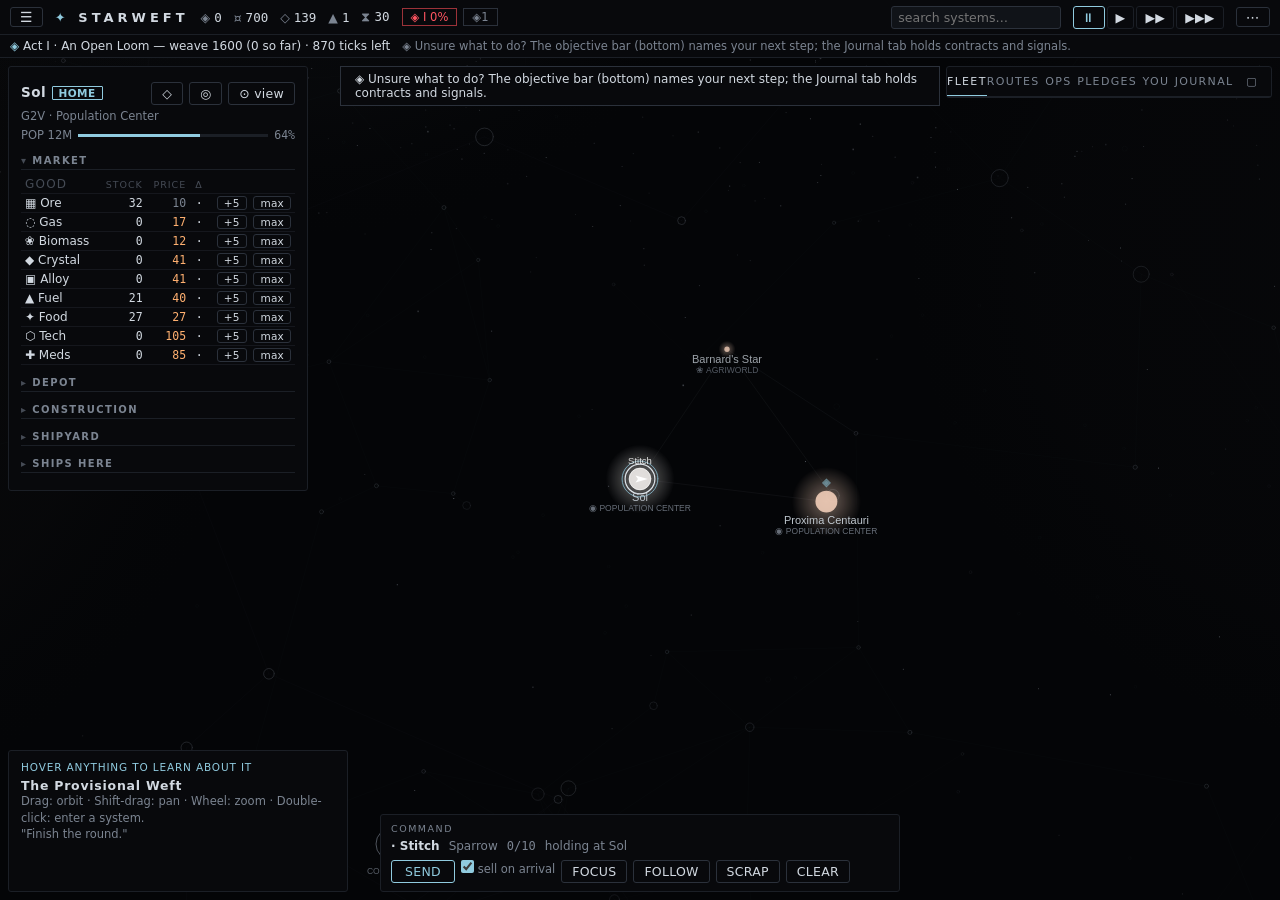
==== test/screenshot_harness.html @ f5e87ccc "Relocate screenshot harness into test/ alongside debug_bot.js/debug_planets.js Repo root shouldn't a" ====
<!DOCTYPE html>
<html lang="en">
<head>
<meta charset="UTF-8">
<meta name="viewport" content="width=device-width, initial-scale=1.0, viewport-fit=cover">
<title>STARWEFT shot harness</title>
<link rel="stylesheet" href="../style.css">
</head>
<body>

<div id="strip">
  <div class="srow" id="stripMain">
    <button id="btnMenu" title="Menu" aria-label="Menu">☰</button>
    <div class="logo"><i>✦</i> STARWEFT</div>
    <div class="stat" data-info="ui:weave" id="stWeaveWrap">◈ <span id="stWeave">0</span></div>
    <div class="stat" data-info="ui:credits">¤ <span id="stCredits">0</span></div>
    <div class="stat" data-info="ui:research">◇ <span id="stResearch">0</span></div>
    <div class="stat" data-info="ui:fleet">▲ <span id="stFleet">0</span></div>
    <div class="stat" data-info="ui:infamy" id="stInfamyWrap" style="display:none">† <span id="stInfamy">0</span></div>
    <div class="stat">⧗ <span id="stTick">0</span></div>
    <div id="alerts"></div>
    <div class="spacer"></div>
    <div id="searchWrap">
      <input id="searchBox" placeholder="search systems…" autocomplete="off">
      <div id="searchResults" class="hidden"></div>
    </div>
    <div id="speedCtrls">
      <button id="spdPause" title="Pause (Space)" aria-label="Pause" aria-pressed="false">⏸</button>
      <button id="spd1" title="Normal (1)" aria-label="Normal speed">▶</button>
      <button id="spd3" title="Fast (2)" aria-label="Fast speed">▶▶</button>
      <button id="spd10" title="Very fast (3)" aria-label="Very fast speed">▶▶▶</button>
    </div>
    <button id="btnMore" title="More — development, market, codex, sound" aria-label="More controls" aria-expanded="false" data-info="ui:more">⋯</button>
  </div>
  <div class="srow" id="stripSub">
    <div id="objective"><b>◈</b> <span>…</span></div>
    <div id="ticker"></div>
  </div>
  <div class="srow hidden" id="stripMore">
    <button id="btnTech" title="Development — research tree, aptitudes and milestones in one place" data-info="ui:research">DEVELOPMENT</button>
    <button id="btnExchange" title="Exchange Terminal (requires research)" disabled>THE MARKET</button>
    <button id="btnCodex" title="Codex — ships, cast, chronicle">CODEX</button>
    <button id="btnMute" title="Sound effects" aria-label="Sound effects" aria-pressed="false">♪</button>
    <button id="btnMusic" title="Ambient music" aria-label="Ambient music" aria-pressed="false">∿</button>
  </div>
</div>

<div id="main">
  <canvas id="map"></canvas>
  <button id="btnBackGalaxy" class="hidden">← THE BUBBLE</button>
  <div id="sysPanel" class="panel hidden"></div>
  <div id="dock" class="panel">
    <div id="dockTabs">
      <button data-tab="fleet" class="active">Fleet</button>
      <button data-tab="routes">Routes</button>
      <button data-tab="ops">Ops</button>
      <button data-tab="pledges">Pledges</button>
      <button data-tab="you">You</button>
      <button data-tab="log">Journal</button>
      <button id="btnPinDock" data-act="pinDock" title="Pin the dock open" data-info="ui:pin" aria-pressed="false">▢</button>
    </div>
    <div id="dockBody"></div>
  </div>
  <div id="commandBar" class="panel hidden"></div>
  <div id="infobox" class="panel"></div>
  <div id="mapHint" class="hidden"></div>
  <div id="exchange" class="hidden"></div>
  <div id="techOverlay" class="hidden"></div>
</div>

<div id="toasts"></div>

<div id="modalShade" class="hidden">
  <div id="eventModal" class="modal hidden"></div>
  <div id="gameoverModal" class="modal hidden"></div>
  <div id="titleModal" class="modal hidden"></div>
  <div id="helpModal" class="modal hidden"></div>
  <div id="menuModal" class="modal hidden"></div>
  <div id="settingsModal" class="modal hidden"></div>
  <div id="importModal" class="modal hidden"></div>
  <div id="confirmModal" class="modal hidden"></div>
  <div id="cheatModal" class="modal hidden"></div>
  <div id="codexModal" class="modal wide hidden"></div>
  <div id="combatSim" class="modal hidden"></div>
</div>

<script src="../js/util.js"></script>
<script src="../js/data.js"></script>
<script src="../js/perks.js"></script>
<script src="../js/starcat.js"></script>
<script src="../js/lore.js"></script>
<script src="../js/events_data.js"></script>
<script src="../js/planets.js"></script>
<script src="../js/sites.js"></script>
<script src="../js/galaxy.js"></script>
<script src="../js/economy.js"></script>
<script src="../js/ships.js"></script>
<script src="../js/combat.js"></script>
<script src="../js/rivals.js"></script>
<script src="../js/scourge.js"></script>
<script src="../js/tech.js"></script>
<script src="../js/story.js"></script>
<script src="../js/worldevents.js"></script>
<script src="../js/tutorial.js"></script>
<script src="../js/quests.js"></script>
<script src="../js/civics.js"></script>
<script src="../js/pledges.js"></script>
<script src="../js/acts.js"></script>
<script src="../js/signals.js"></script>
<script src="../js/game.js"></script>
<script src="../js/audio.js"></script>
<script src="../js/portraits.js"></script>
<script src="../js/codex.js"></script>
<script src="../js/render.js"></script>
<script src="../js/market_analytics.js"></script>
<script src="../js/ui_market.js"></script>
<script src="../js/ui_ship.js"></script>
<script src="../js/ui_system.js"></script>
<script src="../js/ui_routes.js"></script>
<script src="../js/ui_pledge.js"></script>
<script src="../js/ui_tech.js"></script>
<script src="../js/ui_modals.js"></script>
<script src="../js/ui.js"></script>
<script>
/* shot harness: boot straight into a live acts run, no title, no boot crawl */
(function () {
  const G = SW.game;
  G.handlers.toast = function (t) { SW.ui.toast(t); };
  G.handlers.event = function () { /* keep the map clear for the shot */ };
  G.handlers.sfx = function () {};
  G.handlers.gameover = function () {};
  G.handlers.objective = function () {};
  SW.render.init(document.getElementById('map'));
  SW.ui.init();
  G.newGame({ seed: 'shot-f2', difficulty: 'standard', acts: true });
  SW.ui.afterLoad();
  SW.ui.hideModals();
  for (let i = 0; i < 30; i++) G.tick(G.state);
  if (location.hash === '#beacons') {
    const st = G.state;
    st.systems.filter(function (x) { return x.pop > 0 && x.id !== st.homeId; }).slice(0, 4).forEach(function (x) { x.discovered = true; });
    SW.pledges.refreshBoard(st);
    const away = st.systems.find(function (x) { return x.discovered && x.id !== st.homeId; });
    if (away) { away.scourge = 1; away.threatAt = st.tick + 100; }
    const sh = st.ships[0]; if (sh) sh.stranded = true;
    SW.render.selectedSys = null;
    SW.render.cam.dist = 260; SW.render.cam.distTarget = 260;
  }
  G.state.paused = true;
  SW.ui.refresh();
  if (location.hash === '#more') SW.ui.toggleMore(true);
  G.startLoop();
})();
</script>
</body>
</html>
---- style.css ----
/* STARWEFT — sharp monochrome, AMOLED true-black. Ink on void. One accent
   (yours), one red (theirs). Elevation is drawn with hairlines, never shadow,
   so black stays black and OLED pixels stay dark. */
:root {
  --bg: #000000;             /* true black — the void, and the AMOLED win */
  --surface: #08090c;        /* panels: a whisper above black, clearly a compartment */
  --surface-2: #101318;      /* elevated: cards, inputs, list rows */
  --panel: var(--surface);   /* legacy alias — panels are solid now, not translucent */
  --line: #1b1f26;           /* hairline dividers */
  --line-bright: #2b313b;    /* control borders, stronger seams */
  --ink: #d2d9e1;            /* body text (a touch brighter for true-black contrast) */
  --ink-dim: #7b8491;        /* secondary */
  --ink-faint: #454b55;      /* tertiary / disabled */
  --accent: hsl(195, 60%, 70%);            /* set live from identity hue */
  --accent-dim: hsla(195, 60%, 70%, 0.15);
  --danger: #ff5561;
  --font: 'Segoe UI', system-ui, sans-serif;
  --mono: Consolas, 'Cascadia Mono', monospace;
  --radius: 3px;             /* crisp, not rounded — the sharp monochrome soul */
  --tap: 44px;               /* minimum comfortable touch target */
  --safe-t: env(safe-area-inset-top, 0px);
  --safe-b: env(safe-area-inset-bottom, 0px);
  --safe-l: env(safe-area-inset-left, 0px);
  --safe-r: env(safe-area-inset-right, 0px);
}
* { box-sizing: border-box; margin: 0; padding: 0; }
html, body { height: 100%; overflow: hidden; background: var(--bg); color: var(--ink); font-family: var(--font); font-size: 13.5px; }
button {
  font-family: var(--font); font-size: 12.5px;
  background: transparent; color: var(--ink);
  border: 1px solid var(--line-bright); border-radius: var(--radius);
  padding: 3px 10px; cursor: pointer;
  transition: background .12s, border-color .12s;
  letter-spacing: 0.02em;
}
button:hover { background: rgba(201,209,217,0.08); border-color: var(--ink-dim); }
button:active { transform: translateY(1px); }
button:disabled { opacity: 0.3; cursor: default; }
button.primary { border-color: var(--accent); color: var(--accent); }
button.primary:hover { background: var(--accent-dim); }
button.danger { border-color: rgba(255,77,87,0.5); color: var(--danger); }
button.danger:hover { background: rgba(255,77,87,0.1); }
select, input {
  background: var(--surface-2); color: var(--ink);
  border: 1px solid var(--line-bright); border-radius: var(--radius);
  padding: 3px 6px; font-family: var(--font); font-size: 12.5px;
}
input:focus, select:focus { outline: none; border-color: var(--ink-dim); }
input[type=range] { accent-color: var(--accent); padding: 0; }
input[type=checkbox] { accent-color: var(--accent); }
::-webkit-scrollbar { width: 6px; height: 6px; }
::-webkit-scrollbar-thumb { background: var(--line-bright); border-radius: 0; }
::-webkit-scrollbar-track { background: transparent; }

/* ---- chrome: the One Command Strip (REWEAVE §13.2) ---- */
/* #topbar + #bottombar collapsed into a single slim strip: one div, one
   z-layer. Row 1 = live read-outs + speed + more; row 2 = objective/ticker;
   the "more" row slides down for the rarer buttons. */
:root { --stripH: 58px; }
#strip {
  position: fixed; top: 0; left: 0; right: 0; z-index: 30;
  display: flex; flex-direction: column;
  background: var(--panel);
  border-bottom: 1px solid var(--line);
}
#strip .srow { display: flex; align-items: center; gap: 12px; padding: 0 10px; }
#stripMain { height: 34px; }
#stripSub { height: 23px; border-top: 1px solid var(--line); font-size: 12px; }
#stripMore { padding: 4px 10px; border-top: 1px solid var(--line); gap: 6px; }
#btnMenu, #btnMore { padding: 2px 9px; font-size: 14px; line-height: 1; }
#btnMore.active { border-color: var(--accent); color: var(--accent); }
#strip .logo { font-weight: 600; letter-spacing: 4px; font-size: 13px; color: var(--ink); }
#strip .logo i { color: var(--accent); font-style: normal; }
#strip .stat { color: var(--ink-dim); white-space: nowrap; font-size: 12.5px; }
#strip .stat span { color: var(--ink); font-family: var(--mono); font-size: 12.5px; }
#strip .spacer { flex: 1; }
#searchWrap { position: relative; }
#searchBox { width: 170px; }
#searchResults {
  position: absolute; top: 28px; left: 0; width: 240px; z-index: 50;
  background: var(--panel); border: 1px solid var(--line-bright);
  max-height: 300px; overflow-y: auto;
}
#searchResults .sr {
  padding: 5px 9px; cursor: pointer; font-size: 12.5px;
  border-bottom: 1px solid var(--line);
}
#searchResults .sr:hover { background: rgba(201,209,217,0.08); }
#searchResults .sr .dim { color: var(--ink-dim); font-size: 11px; }
#speedCtrls { display: flex; gap: 2px; }
#speedCtrls button { padding: 3px 8px; border-color: var(--line); }
#speedCtrls button.active { border-color: var(--accent); color: var(--accent); }
#alerts { display: flex; gap: 6px; }
#alerts .alert {
  border: 1px solid rgba(255,77,87,0.6); color: var(--danger);
  padding: 1px 8px; cursor: pointer; font-size: 11.5px;
  animation: pulse 1.2s infinite;
}
@keyframes pulse { 50% { opacity: 0.5; } }
/* hails are conversation, not crisis: quiet chips, no pulse */
#alerts .alert.hailChip {
  border-color: var(--line-bright); color: var(--ink-dim);
  animation: none; max-width: 180px; overflow: hidden;
  text-overflow: ellipsis; white-space: nowrap;
}
#alerts .alert.hailChip.grim { color: var(--danger); border-color: rgba(255,77,87,0.4); }

#main { position: fixed; top: var(--stripH); bottom: 0; left: 0; right: 0; }
#map { position: absolute; inset: 0; width: 100%; height: 100%; display: block; cursor: grab; touch-action: none; }
#map.dragging { cursor: grabbing; }
#map.picking { cursor: crosshair; }

#objective { color: var(--ink); white-space: nowrap; overflow: hidden; text-overflow: ellipsis; max-width: 44%; }
#objective b { color: var(--accent); font-weight: 600; }
#ticker { flex: 1; color: var(--ink-dim); white-space: nowrap; overflow: hidden; text-overflow: ellipsis; font-size: 11.5px; }

/* ---- panels ---- */
.panel { background: var(--panel); border: 1px solid var(--line); border-radius: var(--radius); }
.hidden { display: none !important; }

#sysPanel {
  position: absolute; top: 8px; left: 8px; width: 300px; max-height: calc(100% - 196px);
  overflow-y: auto; padding: 12px; z-index: 20;
}
/* In system view the back button occupies the top-left; drop the panel below it. */
#main.inSystem #sysPanel { top: 46px; max-height: calc(100% - 234px); }
#dock {
  position: absolute; top: 8px; right: 8px; width: 326px; max-height: calc(100% - 16px);
  display: flex; flex-direction: column; z-index: 20;
}
/* dock rail (REWEAVE §13.3): closed by default on desktop — only the tab
   strip remains; hovering it peeks the body, the ▣ thumbtack pins it open */
body.dockRail #dockBody { display: none; }
body.dockRail #dock:hover #dockBody { display: block; }
#btnPinDock {
  flex: 0 0 auto; border: none; border-radius: 0; background: transparent;
  color: var(--ink-dim); padding: 6px 9px; font-size: 12px;
}
#btnPinDock.active { color: var(--accent); }
#dockTabs { display: flex; border-bottom: 1px solid var(--line); }
#dockTabs button {
  flex: 1; border: none; border-radius: 0; background: transparent;
  padding: 8px 0; color: var(--ink-dim); font-size: 11px;
  letter-spacing: 0.12em; text-transform: uppercase;
}
#dockTabs button.active { color: var(--ink); box-shadow: inset 0 -1px 0 var(--accent); }
#dockBody { overflow-y: auto; padding: 10px; flex: 1; }

#commandBar {
  position: absolute; left: 50%; bottom: 8px; transform: translateX(-50%);
  width: min(520px, 42vw); min-width: 360px;
  padding: 8px 10px; z-index: 22;
}
.cmdTitle {
  font-size: 9.5px; letter-spacing: 0.16em; color: var(--ink-dim);
  margin-bottom: 5px;
}
.cmdUnit {
  display: flex; align-items: center; gap: 9px; flex-wrap: wrap;
  font-size: 12px; margin-bottom: 7px;
}
.cmdUnit b { color: var(--ink); font-weight: 600; }
.cmdUnit span { color: var(--ink-dim); }
.cmdActions { display: flex; gap: 6px; flex-wrap: wrap; }
.cmdActions button { min-width: 64px; }
@media (max-width: 1000px) {
  #commandBar {
    left: 316px; right: 342px; width: auto; min-width: 0; transform: none;
  }
}
@media (max-width: 820px) {
  #commandBar { display: none; }
}

/* the infobox: a quiet, ever-present explainer (hover anything) */
#infobox {
  position: absolute; bottom: 8px; left: 8px; width: 340px; height: 142px;
  padding: 10px 12px; z-index: 19; overflow: hidden;
}
#infobox .ib-title { font-size: 12.5px; font-weight: 600; letter-spacing: 0.06em; color: var(--ink); }
#infobox .ib-sub { font-size: 10.5px; color: var(--accent); letter-spacing: 0.08em; text-transform: uppercase; margin-bottom: 5px; }
#infobox .ib-line { font-size: 11.5px; color: var(--ink-dim); line-height: 1.45; }
#infobox .ib-line b { color: var(--ink); font-weight: 500; }

#mapHint {
  position: absolute; top: 10px; left: 50%; transform: translateX(-50%);
  border: 1px solid var(--accent); color: var(--accent);
  background: var(--panel);
  padding: 4px 16px; z-index: 25; font-size: 12px; letter-spacing: 0.06em;
}
#btnBackGalaxy {
  position: absolute; top: 8px; left: 8px; z-index: 26;
  background: var(--panel); border: 1px solid var(--line-bright);
  padding: 5px 11px; font-size: 12px; letter-spacing: 0.04em;
  border-radius: var(--radius);
}
#btnBackGalaxy:hover { border-color: var(--accent); color: var(--accent); }

/* ---- content bits ---- */
h3 { font-size: 13.5px; font-weight: 600; letter-spacing: 0.04em; margin-bottom: 4px; }
h4 {
  font-size: 10px; letter-spacing: 0.14em; text-transform: uppercase;
  color: var(--ink-dim); margin: 12px 0 5px;
  border-bottom: 1px solid var(--line); padding-bottom: 3px;
}
#sysPanel .panelSectionHead { cursor: pointer; user-select: none; }
#sysPanel .panelSectionHead::before { content: '▾ '; color: var(--ink-faint); }
#sysPanel .panelSection.collapsed .panelSectionHead::before { content: '▸ '; }
#sysPanel .panelSection.collapsed .panelSectionBody { display: none; }
.sub { color: var(--ink-dim); font-size: 11.5px; line-height: 1.4; }
.row { display: flex; align-items: center; gap: 6px; margin: 3px 0; flex-wrap: wrap; }
.row .grow { flex: 1; }
table.mkt { width: 100%; border-collapse: collapse; font-size: 12px; }
table.mkt td, table.mkt th { padding: 2px 4px; text-align: right; font-family: var(--mono); font-size: 11.5px; }
table.mkt th { color: var(--ink-faint); font-weight: 400; font-size: 9.5px; text-transform: uppercase; letter-spacing: 0.1em; font-family: var(--font); }
table.mkt td:first-child, table.mkt th:first-child { text-align: left; font-family: var(--font); font-size: 12px; }
table.mkt tr { border-bottom: 1px solid rgba(35,39,46,0.5); }
table.mkt tr:hover { background: rgba(201,209,217,0.04); }
table.mkt button { padding: 0 6px; font-size: 10.5px; }
table.mkt button.textBtn { background: none; border: none; padding: 0; color: var(--ink-dim); cursor: pointer; font-family: inherit; font-size: inherit; text-decoration: none; }
table.mkt button.textBtn:hover { color: var(--ink); }
.bar { height: 3px; background: var(--line); flex: 1; }
.bar > div { height: 100%; background: var(--ink-dim); }
.bar > div.hi { background: var(--accent); }
.bar > div.lo { background: var(--danger); }
.tag {
  display: inline-block; padding: 0 6px; font-size: 10.5px;
  border: 1px solid var(--line-bright); color: var(--ink-dim);
  letter-spacing: 0.04em; border-radius: 1px;
}
.tag.acc { color: var(--accent); border-color: var(--accent); }
.tag.bad { color: var(--danger); border-color: rgba(255,77,87,0.5); }
.listItem { padding: 7px 9px; border: 1px solid var(--line); margin-bottom: 6px; background: rgba(255,255,255,0.012); }
.listItem.clicky { cursor: pointer; }
.listItem.clicky:hover { border-color: var(--ink-dim); }
.listItem .title { font-weight: 600; font-size: 12.5px; }
.listItem.bad { border-color: rgba(255,77,87,0.4); }
hr.thin { border: none; border-top: 1px solid var(--line); margin: 8px 0; }
.num { font-family: var(--mono); }

/* ---- toasts ---- */
#toasts { position: fixed; top: calc(var(--stripH) + 8px); left: 50%; transform: translateX(-50%); z-index: 60; display: flex; flex-direction: column; gap: 5px; align-items: center; pointer-events: none; }
.toast {
  background: var(--panel); border: 1px solid var(--line-bright);
  padding: 5px 14px; font-size: 12px; max-width: 600px;
  animation: toastIn .2s ease-out;
}
.toast.good { border-color: var(--accent); }
.toast.bad { border-color: rgba(255,77,87,0.6); }
.toast.fade { opacity: 0; transition: opacity .6s; }
@keyframes toastIn { from { transform: translateY(-6px); opacity: 0; } }

/* ---- modals ---- */
#modalShade {
  position: fixed; inset: 0; background: rgba(2,3,5,0.78); z-index: 80;
  display: flex; align-items: center; justify-content: center;
}
.modal {
  background: var(--surface-2);
  border: 1px solid var(--line-bright);
  width: 500px; max-width: 94vw; max-height: 88vh; overflow-y: auto;
  padding: 24px 28px;
}
.modal.wide { width: 760px; }
.modal.techWide { width: min(1120px, 94vw); height: min(760px, 88vh); overflow: hidden; }
.modal h2 { letter-spacing: 0.22em; font-size: 14px; font-weight: 600; color: var(--ink); margin-bottom: 14px; }
.modal h2 i { color: var(--accent); font-style: normal; }
.modal .body { white-space: pre-wrap; line-height: 1.6; margin-bottom: 16px; font-size: 13.5px; }
.modal .choices { display: flex; flex-direction: column; gap: 7px; }
.modal .choices button { text-align: left; padding: 9px 13px; font-size: 13px; }
.modal .result { margin-top: 12px; color: var(--accent); font-style: italic; font-size: 12.5px; }
.modal.bad h2 { color: var(--danger); }
.modal .titleArt { text-align: center; font-size: 34px; letter-spacing: 12px; color: var(--ink); margin: 6px 0 2px; font-weight: 300; }
.modal .titleArt i { color: var(--accent); font-style: normal; }
.modal .tagline { text-align: center; color: var(--ink-dim); font-style: italic; margin-bottom: 20px; font-size: 12.5px; }
.modal .statGrid { display: grid; grid-template-columns: 1fr auto; gap: 3px 16px; margin: 12px 0; font-size: 12.5px; }
.modal .statGrid .v { text-align: right; font-family: var(--mono); }
.kbd { border: 1px solid var(--line-bright); padding: 0 5px; font-family: var(--mono); font-size: 11px; }
.evHead { display: flex; gap: 14px; align-items: flex-start; margin-bottom: 10px; }
.evHead canvas { border: 1px solid var(--line); background: rgba(255,255,255,0.015); flex-shrink: 0; }
.evHead .who { font-size: 10.5px; color: var(--ink-dim); letter-spacing: 0.1em; text-transform: uppercase; margin-top: 4px; text-align: center; width: 96px; }

/* origins picker */
.originCard { display: flex; gap: 10px; padding: 9px; border: 1px solid var(--line); margin-bottom: 6px; cursor: pointer; }
.originCard:hover { border-color: var(--ink-dim); }
.originCard.sel { border-color: var(--accent); }
.originCard.lock { opacity: 0.45; cursor: default; }
.originCard .oname { font-weight: 600; font-size: 12.5px; }

/* ---- exchange (market dashboard) ---- */
#exchange {
  position: absolute; inset: 24px 40px; z-index: 40;
  background: var(--panel); border: 1px solid var(--line-bright);
  display: flex; flex-direction: column; padding: 14px 18px;
}
#exchange header { display: flex; align-items: center; gap: 14px; margin-bottom: 10px; }
#exchange header h2 { font-size: 13px; letter-spacing: 0.2em; font-weight: 600; }
#exGrid { flex: 1; overflow: auto; display: flex; gap: 16px; }
#exMain { flex: 1.6; overflow-y: auto; }
#exSide { flex: 1; overflow-y: auto; border-left: 1px solid var(--line); padding-left: 14px; }
.commChip { padding: 2px 9px; border: 1px solid var(--line-bright); cursor: pointer; font-size: 11.5px; }
.commChip.sel { border-color: var(--accent); color: var(--accent); }
canvas.spark { background: rgba(255,255,255,0.02); }
.marketPairs { display: grid; grid-template-columns: 1fr 1fr; gap: 12px; border: 1px solid var(--line); padding: 7px; margin-bottom: 8px; }
.marketPairs .row { gap: 8px; }

/* tech tree canvas (legacy dock tab stub) */
#techCanvas { width: 100%; display: block; background: rgba(255,255,255,0.01); border: 1px solid var(--line); cursor: pointer; }

/* ---- tech overlay (full-viewport, below the strip) ---- */
#techOverlay {
  position: fixed; top: var(--stripH); bottom: 0; left: 0; right: 0; z-index: 40;
  background: var(--panel);
  border-top: 1px solid var(--line-bright);
  display: flex; flex-direction: column;
}
.techOvHead {
  display: flex; align-items: center; gap: 10px;
  padding: 7px 14px;
  border-bottom: 1px solid var(--line);
  flex-shrink: 0;
}
.techOvTitle {
  font-size: 12px; font-weight: 600; letter-spacing: 0.2em;
  color: var(--ink); flex: 1;
}
.techOvPts {
  color: var(--accent); font-size: 12.5px; white-space: nowrap;
}
.techOvBody {
  flex: 1; min-height: 0;
  display: grid;
  grid-template-columns: 1fr minmax(280px, 340px);
  gap: 0;
}
.techOvMap {
  min-height: 0; overflow: hidden;
  border-right: 1px solid var(--line);
}
#techCanvasFull {
  width: 100%; height: 100%; display: block;
  cursor: grab;
  background: rgba(255,255,255,0.008);
}
#techCanvasFull:active { cursor: grabbing; }

/* tech-node hover tooltip — light-up card matching the infobox/menu language */
.techTip {
  position: fixed; z-index: 60; max-width: 260px;
  background: var(--surface-2); border: 1px solid var(--accent);
  box-shadow: 0 4px 18px rgba(0,0,0,0.55), 0 0 0 1px var(--accent-dim);
  border-radius: 3px; padding: 8px 10px; pointer-events: none;
  font-size: 11.5px; line-height: 1.45;
}
.techTip.hidden { display: none; }
.techTip .tt-head { display: flex; align-items: baseline; justify-content: space-between; gap: 8px; margin-bottom: 4px; }
.techTip .tt-name { font-weight: 600; color: var(--ink); font-size: 12.5px; }
.techTip .tt-on { color: var(--accent); font-size: 10px; white-space: nowrap; }
.techTip .tt-av { color: var(--accent); font-size: 10.5px; font-family: var(--mono); white-space: nowrap; }
.techTip .tt-lk { color: var(--ink-faint); font-size: 10px; white-space: nowrap; }
.techTip .tt-desc { color: var(--ink-dim); margin-bottom: 5px; }
.techTip .tt-rel { font-size: 10.5px; color: var(--ink-dim); margin-top: 2px; }
.techTip .tt-rel b { color: var(--accent); font-weight: 500; text-transform: uppercase; font-size: 9px; letter-spacing: 0.08em; margin-right: 4px; }
.techTip .tt-foot { margin-top: 6px; font-size: 9.5px; color: var(--ink-faint); border-top: 1px solid var(--line); padding-top: 4px; }
.techOvSide {
  min-height: 0; overflow-y: auto;
  padding: 12px;
  display: flex; flex-direction: column; gap: 8px;
}
/* Development surface: tabs + grid panes for aptitudes and milestones */
.devTab {
  font-size: 11px; letter-spacing: 0.12em; text-transform: uppercase;
  background: transparent; border: none; color: var(--ink-dim); padding: 4px 8px;
}
.devTab.active { color: var(--ink); box-shadow: inset 0 -1px 0 var(--accent); }
.devBody {
  flex: 1; min-height: 0; overflow-y: auto; padding: 14px 18px;
}
.perkGrid {
  display: grid; grid-template-columns: repeat(auto-fill, minmax(220px, 1fr));
  gap: 8px; margin: 6px 0 12px;
}
.perkCard {
  border: 1px solid var(--line); padding: 8px 10px;
  background: rgba(201,209,217,0.02);
}
.perkCard.owned { border-color: var(--accent); }
.perkCard.locked { opacity: 0.45; }

/* milestones pane — grouped, fills the surface, live progress bars */
.msBody { padding: 16px 20px; }
.msIntro { display: flex; justify-content: space-between; align-items: flex-start; gap: 16px; margin-bottom: 14px; flex-wrap: wrap; }
.msIntro .sub { max-width: 60ch; }
.msTally { font-size: 12px; color: var(--ink-dim); white-space: nowrap; padding: 6px 10px; border: 1px solid var(--line-bright); border-radius: var(--radius); }
.msGroups {
  display: grid; grid-template-columns: repeat(auto-fill, minmax(280px, 1fr));
  gap: 18px 22px; align-items: start;
}
.msGroupHead {
  margin: 0 0 8px; padding-bottom: 4px;
  border-bottom: 1px solid var(--line);
  font-size: 10px; letter-spacing: 0.16em; text-transform: uppercase; color: var(--ink-dim);
}
.msCard {
  border: 1px solid var(--line); border-radius: var(--radius);
  padding: 8px 10px; margin-bottom: 7px;
  background: rgba(201,209,217,0.015);
}
.msCard.done { border-color: var(--accent); background: var(--accent-dim); }
.msTop { display: flex; align-items: center; gap: 7px; }
.msMark { color: var(--ink-faint); font-size: 12px; width: 14px; text-align: center; }
.msCard.done .msMark { color: var(--accent); }
.msLabel { font-size: 12.5px; color: var(--ink); }
.msAt { font-size: 10px; color: var(--accent); white-space: nowrap; font-family: var(--mono); }
.msCount { font-size: 11px; white-space: nowrap; }
.msCard:not(.done) .msCount.num { color: var(--accent); }
.msBar { height: 3px; background: var(--line); border-radius: var(--radius); margin: 7px 0 5px; overflow: hidden; }
.msBarFill { height: 100%; background: var(--accent); opacity: 0.7; }
.msHint { font-size: 10px; color: var(--ink-dim); line-height: 1.4; }

.techDocHead { margin-top: 8px; }
.techDetail {
  border: 1px solid var(--line-bright); padding: 10px 12px;
  background: rgba(201,209,217,0.02); flex-shrink: 0;
}
.techDetail h3 { margin: 0; }
.techDetail p { color: var(--ink); font-size: 12.5px; line-height: 1.45; margin: 8px 0; }
.techPick { cursor: pointer; }
.techPick.sel { border-color: var(--accent); background: var(--accent-dim); }
/* legacy modal classes kept so old HTML references do not hard-error */
.techHead { display: flex; align-items: center; gap: 8px; margin-bottom: 8px; }
.techHead h2 { flex: 1; margin: 0; }
.techGrid { height: calc(100% - 72px); display: grid; grid-template-columns: minmax(520px, 1.35fr) minmax(300px, 0.75fr); gap: 14px; min-height: 0; }
.techMap { min-height: 0; overflow: hidden; border: 1px solid var(--line); background: rgba(255,255,255,0.012); }
.techSide { min-height: 0; overflow: hidden; display: flex; flex-direction: column; gap: 10px; }
.techList { min-height: 0; overflow-y: auto; padding-right: 4px; }

/* codex */
.codexTabs { display: flex; gap: 0; margin-bottom: 12px; border-bottom: 1px solid var(--line); }
.codexTabs button { border: none; border-radius: 0; padding: 7px 14px; color: var(--ink-dim); font-size: 11px; letter-spacing: 0.12em; text-transform: uppercase; }
.codexTabs button.active { color: var(--ink); box-shadow: inset 0 -1px 0 var(--accent); }
.castGrid { display: grid; grid-template-columns: repeat(4, 1fr); gap: 10px; }
.castGrid .castCell { text-align: center; }
.castGrid canvas { border: 1px solid var(--line); background: rgba(255,255,255,0.015); }
.castGrid .cname { font-size: 10px; color: var(--ink-dim); margin-top: 3px; letter-spacing: 0.04em; }
.epoch { margin-bottom: 14px; }
.epoch .ewhen { color: var(--accent); font-size: 10.5px; letter-spacing: 0.1em; }
.epoch .etext { color: var(--ink-dim); font-size: 12px; line-height: 1.5; margin: 3px 0 6px; }
.frag { border-left: 2px solid var(--line-bright); padding: 4px 10px; margin: 5px 0; font-size: 12px; }
.frag .ftitle { color: var(--ink); font-weight: 600; font-size: 11.5px; }
.frag.locked { color: var(--ink-faint); border-left-color: var(--line); font-family: var(--mono); font-size: 10px; letter-spacing: 2px; }

/* ---- accessibility ---- */

/* Respect reduced-motion preference. Canvas motion is handled separately in render.js. */
@media (prefers-reduced-motion: reduce) {
  *, *::before, *::after {
    animation-duration: 0.01ms !important;
    animation-iteration-count: 1 !important;
    transition-duration: 0.01ms !important;
  }
}

/* Visible focus ring for keyboard navigation using the game's accent colour. */
button:focus-visible,
select:focus-visible,
input:focus-visible {
  outline: 2px solid var(--accent);
  outline-offset: 2px;
}

/* ===== WEFT MERCANTILE WIRE — market terminal re-skin ===== */
#exchange header h2 { letter-spacing: 1.5px; }
.mastheadEst { font-style: italic; opacity: .6; margin: 0 8px; align-self: center; }
#exTape {
  display: flex; gap: 14px; padding: 4px 12px; font-size: 11px;
  border-top: 1px solid rgba(160,175,195,.16); border-bottom: 1px solid rgba(160,175,195,.16);
  overflow-x: auto; white-space: nowrap;
}
.tapeItem { cursor: pointer; opacity: .75; }
.tapeItem:hover { opacity: 1; }
.tapeItem.sel { opacity: 1; border-bottom: 1px solid var(--accent); }
.tapeCursor { color: var(--accent); animation: wireBlink 1.1s steps(1) infinite; }
@keyframes wireBlink { 50% { opacity: 0; } }
.wireAd {
  font-size: 11px; color: var(--ink-dim);
  padding: 3px 0 3px 8px; margin: 2px 0;
  border-left: 1px solid rgba(160,175,195,.25);
}
.wireAd .wireGlyph { color: var(--accent); }
.wire-wanted { border-left-color: #ffb070; }
.wire-surplus { border-left-color: #7fe0a8; }
.wire-numbers { opacity: .6; font-style: italic; }
.wire-bar { font-style: italic; }

/* ===== boot screen (boot.js) — power-on self-test that wakes into the fiction =====
   Ink on void, one accent. No green: [ OK ] and the Weave lines use the accent;
   the Scourge line is the only red, per "one red (theirs)". */
#bootScreen {
  position: fixed; inset: 0; z-index: 9999;
  background: var(--bg);
  display: flex; flex-direction: column;
  justify-content: center; align-items: center;
  font-family: var(--mono);
  overflow: hidden;
  animation: bootIn .42s ease-out;
  cursor: pointer;
}
#bootScreen.bootOut { animation: bootOut .4s ease-in forwards; }
@keyframes bootIn  { from { opacity: 0; } to { opacity: 1; } }
@keyframes bootOut { from { opacity: 1; } to { opacity: 0; } }

/* faint scanline + vignette for CRT character; purely cosmetic, pointer-through */
.bootScan {
  position: absolute; inset: 0; pointer-events: none;
  background:
    repeating-linear-gradient(0deg,
      rgba(201,209,217,0.025) 0px,
      rgba(201,209,217,0.025) 1px,
      transparent 1px,
      transparent 3px),
    radial-gradient(ellipse at center,
      transparent 55%,
      rgba(4,5,7,0.55) 100%);
  animation: bootFlicker 4.5s infinite steps(60);
}
@keyframes bootFlicker {
  0%, 97%, 100% { opacity: 1; }
  98% { opacity: 0.82; }
  99% { opacity: 0.93; }
}

.bootTerm {
  position: relative;
  width: min(72ch, 94vw);
  max-height: 88vh;
  overflow: hidden;
  font-size: clamp(10px, 1.35vw, 13px);
  line-height: 1.18;            /* tight, like a real BIOS POST */
  letter-spacing: 0.01em;
  color: var(--ink-dim);
  white-space: pre;
  text-shadow: 0 0 6px rgba(155, 214, 234, 0.05);
}
.bootTerm .bl { display: block; min-height: 1.18em; }
.bl-dim   { color: var(--ink-faint); }
.bl-info  { color: var(--ink-dim); }
.bl-ok .bl-ok { color: var(--accent); font-weight: 600; }
.bl-warn  { color: var(--danger); opacity: 0.9; }
.bl-weave { color: var(--accent); text-shadow: 0 0 10px rgba(155, 214, 234, 0.35); }
.bl-prompt { color: var(--ink); }
.bl-slow .bl-ok { animation: bootBlink .9s ease-in-out 2; }
@keyframes bootBlink { 50% { opacity: 0.2; } }

/* the threaded wordmark */
.bl-logo { display: block; margin: 0 0 4px; }
.bootLogoLine {
  display: block;
  line-height: 1.05;
  color: var(--accent);
  text-shadow: 0 0 12px rgba(155, 214, 234, 0.4);
  animation: bootThread .11s ease-out;
}
@keyframes bootThread {
  from { opacity: 0; transform: translateX(-4px); filter: blur(2px); }
  to   { opacity: 1; transform: translateX(0);    filter: blur(0); }
}

/* blinking prompt caret on the final line */
.bl-prompt::after { content: ''; }
.bl-prompt { animation: bootCaret 1s step-end infinite; }
@keyframes bootCaret { 50% { color: var(--accent); } }

.bootSkip {
  position: absolute; bottom: 14px; right: 18px;
  font-family: var(--mono); font-size: 10px;
  letter-spacing: 0.12em; text-transform: lowercase;
  color: var(--ink-faint);
  opacity: 0.55;
  pointer-events: none;
}

@media (prefers-reduced-motion: reduce) {
  /* boot.js skips entirely under reduced motion, but belt-and-suspenders: */
  #bootScreen, .bootScan, .bootLogoLine, .bl-slow .bl-ok, .bl-prompt { animation: none !important; }
}

/* ===== main menu / pause menu / settings (ui_modals.js) ===== */
.titleBlurb {
  text-align: center; color: var(--ink-dim); font-size: 12px; line-height: 1.55;
  max-width: 44ch; margin: 0 auto 18px; opacity: 0.92;
}
.frontMenu, .menuGroup { display: flex; flex-direction: column; gap: 7px; }
.menuGroup { margin-bottom: 12px; }
.menuGroup:last-of-type { margin-bottom: 0; }
.frontBtn {
  display: flex; flex-direction: column; align-items: flex-start; gap: 2px;
  text-align: left; padding: 10px 13px; width: 100%;
  border: 1px solid var(--line-bright); background: rgba(201,209,217,0.015);
  transition: border-color .12s, background .12s;
}
.frontBtn:hover:not(:disabled) { background: rgba(201,209,217,0.06); border-color: var(--ink-dim); }
.frontBtn:focus-visible { outline: none; border-color: var(--accent); box-shadow: 0 0 0 1px var(--accent-dim); }
.frontBtn:disabled { opacity: 0.4; cursor: default; }
.frontBtn.primary { border-color: var(--accent); }
.frontBtn.primary .fbLabel { color: var(--accent); }
.frontBtn.danger { border-color: rgba(255,77,87,0.45); }
.frontBtn.danger:hover:not(:disabled) { background: rgba(255,77,87,0.08); border-color: var(--danger); }
.frontBtn.danger .fbLabel { color: var(--danger); }
.fbLabel { font-size: 13.5px; font-weight: 500; color: var(--ink); display: flex; width: 100%; justify-content: space-between; align-items: center; }
.fbSub { font-size: 10.5px; color: var(--ink-dim); letter-spacing: 0.02em; }
.titleFoot {
  display: flex; justify-content: center; align-items: center; gap: 8px; flex-wrap: wrap;
  margin-top: 18px; font-size: 10.5px; color: var(--ink-faint); font-family: var(--mono);
}
.titleFoot a { color: var(--ink-dim); text-decoration: none; }
.titleFoot a:hover { color: var(--accent); }
.titleFoot .dot { color: var(--ink-faint); }

/* new-run setup header with back link */
.setupHead { display: flex; align-items: center; gap: 12px; margin-bottom: 10px; }
.backLink {
  border: none; background: none; color: var(--ink-dim); font-size: 12px;
  padding: 2px 4px; cursor: pointer;
}
.backLink:hover { color: var(--accent); background: none; }
/* "surprise me" — rolls all dials; pushed to the right edge of the header */
.surpriseBtn {
  margin-left: auto; padding: 4px 11px; font-size: 11px; letter-spacing: 0.04em;
  border: 1px solid var(--line-bright); background: rgba(201,209,217,0.02); color: var(--ink-dim);
  cursor: pointer; transition: border-color .12s, color .12s, background .12s;
}
.surpriseBtn:hover { border-color: var(--accent); color: var(--accent); background: var(--accent-dim); }

/* settings toggles + segmented speed */
.toggleBtn .toggleState { font-family: var(--mono); font-size: 11.5px; color: var(--ink-dim); font-weight: 400; }
.toggleBtn .fbLabel { gap: 12px; }
.setRow { display: flex; align-items: center; gap: 10px; padding: 4px 2px; }
.segGroup { display: flex; gap: 4px; }
.seg {
  padding: 4px 9px; border: 1px solid var(--line-bright); background: transparent;
  color: var(--ink-dim); font-size: 12px; cursor: pointer;
}
.seg:hover { border-color: var(--ink-dim); color: var(--ink); }
.seg.on { border-color: var(--accent); color: var(--accent); }

/* import textarea */
.importBox {
  width: 100%; min-height: 130px; resize: vertical;
  background: var(--surface-2); color: var(--ink); border: 1px solid var(--line-bright);
  border-radius: var(--radius); padding: 8px 10px; font-family: var(--mono); font-size: 11px;
  line-height: 1.4; white-space: pre; overflow: auto;
}
.importBox:focus { outline: none; border-color: var(--accent); }

.grow { flex: 1; }
.modal h2 i { color: var(--accent); font-style: normal; }

/* ===== rich new-weave menu (showNewRun) ===== */
/* Wider two-column shell: the body scrolls, the forecast+actions footer is
   pinned so the payoff line and "begin" stay in view while you tune dials. */
.setupModal {
  width: min(940px, 95vw); max-height: 90vh;
  display: flex; flex-direction: column; overflow: hidden;
  padding-bottom: 0;
}
.setupModal .setupHead { flex: 0 0 auto; }
.setupCols {
  flex: 1 1 auto; overflow-y: auto; min-height: 0;
  display: grid; grid-template-columns: 1fr 1fr; gap: 0 22px;
  padding-right: 4px;  /* room for the scrollbar so content doesn't jam it */
}
.setupCol { min-width: 0; }
.setupCol > h4:first-child { margin-top: 0; }

/* sticky footer — forecast above, actions below, sits flush at modal bottom */
.setupFoot {
  flex: 0 0 auto;
  margin: 0 -28px; padding: 10px 28px 16px;
  border-top: 1px solid var(--line);
  background: var(--surface-2);
}
.setupActions { display: flex; gap: 8px; margin-top: 9px; }

.h4sub { font-weight: 400; color: var(--ink-faint); font-size: 10.5px; letter-spacing: 0; text-transform: none; }

/* aligned label|control grid for the galaxy / inclination / seed dials —
   one tidy column instead of ragged wrapping rows */
.dialGrid {
  display: grid; grid-template-columns: 64px 1fr; align-items: center;
  gap: 6px 8px; margin: 4px 0 6px;
}
.dialLabel { font-size: 11px; color: var(--ink-dim); text-align: right; }
.dialCtrl { min-width: 0; }
.dialCtrl select, .dialCtrl input { width: 100%; box-sizing: border-box; }
/* the hoverable label gets a faint dotted underline to advertise the tooltip */
.dialHelp { border-bottom: 1px dotted var(--line-bright); cursor: help; }
.dialHelp:hover { color: var(--ink); border-bottom-color: var(--ink-dim); }

/* collapsible section header (Inclination, Weave conditions) */
.foldHead {
  display: flex; align-items: center; gap: 7px; cursor: pointer;
  user-select: none; margin-top: 12px;
}
.foldHead:hover { color: var(--ink); }
.foldHead:hover .foldCaret { color: var(--accent); }
.foldCaret { font-size: 10px; color: var(--ink-faint); width: 9px; flex: 0 0 auto; transition: color .12s; }
.foldCount {
  font-size: 9.5px; font-weight: 600; color: var(--accent);
  border: 1px solid var(--accent-dim); border-radius: 8px; padding: 0 6px; line-height: 1.5;
}
.foldBody { margin-top: 2px; }

/* prologue switch card — promoted to the top of the setup panel */
.prologueToggle {
  flex: 0 0 auto;
  display: flex; align-items: flex-start; gap: 10px;
  margin: 0 0 14px; padding: 10px 13px; cursor: pointer;
  border: 1px solid var(--line-bright); background: rgba(201,209,217,0.015);
  transition: border-color .12s, background .12s;
}
.prologueToggle:hover { border-color: var(--ink-dim); }
.prologueToggle.on { border-color: var(--accent); background: var(--accent-dim); }
.prologueToggle input { position: absolute; opacity: 0; width: 0; height: 0; }
.ptMark { font-size: 15px; color: var(--ink-faint); line-height: 1.4; flex: 0 0 auto; }
.prologueToggle.on .ptMark { color: var(--accent); }
.ptText { display: flex; flex-direction: column; gap: 2px; }
.ptName { font-size: 12.5px; font-weight: 600; color: var(--ink); letter-spacing: 0.02em; }
.prologueToggle.on .ptName { color: var(--accent); }
.ptDone { font-size: 9.5px; font-weight: 400; color: var(--ink-faint); letter-spacing: 0.06em; margin-left: 4px; }
.ptDesc { font-size: 10.5px; color: var(--ink-dim); line-height: 1.45; }

/* founding-myth flavor line under its select */
.mythLine {
  min-height: 1em; margin: 2px 0 2px 78px; padding: 0;
  font-size: 11px; font-style: italic; color: var(--accent); opacity: 0.85; line-height: 1.4;
}
.mythLine:empty { min-height: 0; margin: 0; }
.originCard.rich { flex-direction: column; align-items: stretch; gap: 3px; }
.originCard.rich .oKit { font-family: var(--mono); font-size: 10.5px; color: var(--ink-dim); margin-top: 3px; }
.originCard.rich .oHooks { display: flex; flex-wrap: wrap; gap: 4px; margin-top: 4px; }
.oHook { font-size: 9.5px; letter-spacing: 0.04em; color: var(--accent); border: 1px solid var(--accent-dim); border-radius: var(--radius); padding: 1px 5px; }
.originCard.rich.lock { opacity: 0.5; }
.lockTag { font-size: 9.5px; color: var(--ink-faint); font-weight: 400; letter-spacing: 0.06em; }
.originCard.rich.lock .sub { color: var(--accent); opacity: 0.8; }

.forecast {
  margin: 0; padding: 7px 10px;
  border-left: 2px solid var(--accent); background: var(--accent-dim);
  font-size: 11.5px; color: var(--ink); font-style: italic;
}

/* weave-condition cards */
.condGrid { display: grid; grid-template-columns: 1fr 1fr; gap: 6px; }
.condCard {
  border: 1px solid var(--line-bright); padding: 7px 9px; cursor: pointer;
  background: rgba(201,209,217,0.012); transition: border-color .12s, background .12s;
}
.condCard:hover { border-color: var(--ink-dim); }
.condCard.on { border-color: var(--accent); background: var(--accent-dim); }
.condTop { display: flex; align-items: center; gap: 6px; }
.condGlyph { font-size: 13px; color: var(--ink-dim); width: 16px; text-align: center; }
.condCard.on .condGlyph { color: var(--accent); }
.condName { font-size: 12px; font-weight: 500; color: var(--ink); flex: 1; }
.condMark { font-size: 12px; color: var(--ink-faint); }
.condCard.on .condMark { color: var(--accent); }
.condDesc { font-size: 10px; color: var(--ink-dim); line-height: 1.45; margin-top: 4px; }
/* a faint tint by kind, only the left edge so it stays monochrome */
.condCard.k-kinder { border-left-width: 2px; border-left-color: rgba(155,214,234,0.4); }
.condCard.k-harder { border-left-width: 2px; border-left-color: rgba(255,77,87,0.35); }
.condCard.k-wild   { border-left-width: 2px; border-left-color: rgba(201,209,217,0.3); }
.condCard.on.k-harder { border-color: var(--accent); }

/* daily-weave brief */
.dailySpec { display: flex; flex-direction: column; gap: 4px; font-size: 12px; margin: 8px 0; padding: 8px 10px; border: 1px solid var(--line-bright); }
.dailySpec b { color: var(--ink-dim); font-weight: 500; margin-right: 6px; }

/* below the two-column comfort width, stack the columns back into one flow */
@media (max-width: 780px) {
  .setupCols { grid-template-columns: 1fr; gap: 0; }
}
@media (max-width: 520px) {
  .condGrid { grid-template-columns: 1fr; }
}

/* ============================================================================
   AMOLED + MINIMAL + MOBILE OVERHAUL
   True black, hairline compartments, thumb-friendly touch. The desktop layout
   is untouched above ~760px; below it the floating panels become bottom sheets
   and the dock tabs become a fixed bottom nav.
   ============================================================================ */

/* --- AMOLED polish: solid compartments, calmer elevation --- */
.panel { background: var(--surface); }
#strip, #dock, #sysPanel, #commandBar, #infobox { background: var(--surface); }
/* elevated list rows read as their own quiet cards on true black */
.listItem { background: var(--surface-2); border-color: var(--line); }
.perkCard, .msCard, .condCard, .dailySpec, .originCard { background: var(--surface-2); }
.modal { background: var(--surface-2); }
/* a hairline top-accent on the active dock tab reads cleanly on black */
#dockTabs button { transition: color .12s, box-shadow .12s; }

/* --- coarse-pointer ergonomics (any touch device, any size) --- */
@media (pointer: coarse) {
  button, .seg, .commChip, #dockTabs button, .frontBtn { min-height: 40px; }
  #speedCtrls button { min-width: 40px; min-height: 40px; }
  select, input { min-height: 38px; }
  .row { gap: 8px; }
  /* the infobox is a hover explainer — there is no hover on touch */
  #infobox { display: none; }
}

/* --- phones & narrow windows: the real mobile layout --- */
@media (max-width: 760px) {
  :root { font-size: 13px; }

  /* compact strip: keep the vital read-outs + speed + menu + more; row 1
     scrolls if it must, row 2 collapses to the objective alone */
  :root { --stripH: 72px; }
  #strip {
    padding-top: var(--safe-t);
    padding-left: var(--safe-l); padding-right: var(--safe-r);
  }
  #stripMain {
    height: auto; min-height: 46px; gap: 8px; padding: 4px 8px;
    flex-wrap: nowrap; overflow-x: auto; -webkit-overflow-scrolling: touch;
  }
  #stripMain::-webkit-scrollbar { display: none; }
  #strip .logo, #searchWrap { display: none; }   /* the map IS the navigator; search + wordmark fold away */
  #stripMore button { flex: 0 0 auto; padding: 3px 9px; }
  #strip .spacer { flex: 0 0 2px; }
  #strip .stat { font-size: 12px; flex: 0 0 auto; }
  #alerts { flex: 0 0 auto; }

  /* the map owns the screen; chrome reserves only the strip and bottom nav */
  #main {
    top: calc(var(--stripH) + var(--safe-t)); bottom: calc(52px + var(--safe-b));
    left: var(--safe-l); right: var(--safe-r);
  }
  #commandBar { display: none; }

  /* row 2 collapses to the objective alone (ticker is a drawer, not ambient) */
  #stripSub { height: 26px; padding: 0 10px; }
  #objective { max-width: 100%; }
  #ticker { display: none; }

  /* selected-system panel = a bottom sheet that rises when something's picked */
  #sysPanel, #main.inSystem #sysPanel {
    position: fixed; left: 0; right: 0; top: auto;
    bottom: calc(78px + var(--safe-b));
    width: auto; max-width: 100%; max-height: 56vh;
    border-radius: var(--radius) var(--radius) 0 0;
    box-shadow: 0 -1px 0 var(--line-bright); z-index: 43;
  }

  /* the dock becomes a fixed bottom nav (tabs) + a slide-up body sheet */
  #dock {
    position: fixed; left: 0; right: 0; top: auto; bottom: 0;
    width: auto; max-height: none; display: block; border: none; background: transparent;
    z-index: 45;
  }
  #dockTabs {
    position: fixed; left: 0; right: 0; bottom: 0;
    height: calc(52px + var(--safe-b)); padding-bottom: var(--safe-b);
    background: var(--surface); border-top: 1px solid var(--line-bright);
    overflow-x: auto; z-index: 46;
  }
  #dockTabs::-webkit-scrollbar { display: none; }
  #btnPinDock { display: none; }   /* the sheet, not the rail, is mobile's drawer */
  #dockTabs button {
    flex: 1 0 auto; min-width: 60px; padding: 0 6px; font-size: 9.5px;
    letter-spacing: 0.06em;
  }
  #dockTabs button.active { box-shadow: inset 0 2px 0 var(--accent); color: var(--ink); }

  #dockBody { display: none; }
  body.dockOpen #dockBody {
    display: block; position: fixed; left: 0; right: 0; top: auto;
    bottom: calc(52px + var(--safe-b)); max-height: 62vh; overflow-y: auto;
    background: var(--surface); border-top: 1px solid var(--line-bright);
    padding: 12px 12px calc(12px + var(--safe-b)); z-index: 45;
  }
  /* a grab-handle affordance atop the open sheet */
  body.dockOpen #dockBody::before {
    content: ''; display: block; width: 34px; height: 3px; border-radius: 2px;
    background: var(--line-bright); margin: -4px auto 10px;
  }

  #btnBackGalaxy { top: calc(6px + var(--safe-t)); min-height: 38px; }
  #mapHint { top: calc(8px + var(--safe-t)); font-size: 11px; }

  /* modals go full-bleed with safe-area padding */
  #modalShade { align-items: stretch; }
  #modalShade { padding: 0; }
  .modal, .modal.wide, .setupModal {
    width: 100%; max-width: 100%; max-height: 100%; height: 100%;
    border: none; border-radius: 0; overflow-x: hidden;
    padding: calc(18px + var(--safe-t)) calc(16px + var(--safe-r)) calc(18px + var(--safe-b)) calc(16px + var(--safe-l));
  }
  .modal * { max-width: 100%; }
  .titleBlurb, .modal .tagline { max-width: 100%; }
  .modal .statGrid { grid-template-columns: 1fr auto; }
  .modal.techWide { width: 100vw; height: 100vh; }
  .modal .choices button { padding: 12px 14px; }
  /* the wordmark must never overflow a narrow screen */
  .modal .titleArt { font-size: clamp(20px, 8vw, 30px); letter-spacing: 5px; overflow: hidden; text-overflow: clip; }
  .modal .tagline, .titleBlurb { font-size: 11.5px; }
  .modal h2 { font-size: 13px; letter-spacing: 0.14em; }
  .setupCols { grid-template-columns: 1fr; }

  /* the market terminal fills the screen too */
  #exchange { inset: calc(46px + var(--safe-t)) 0 calc(52px + var(--safe-b)) 0; }
  #exGrid { flex-direction: column; }
  #exSide { border-left: none; border-top: 1px solid var(--line); padding-left: 0; padding-top: 12px; }
}

/* very small phones: single-column dials, tighter type */
@media (max-width: 400px) {
  #strip .stat { font-size: 11px; }
  #dockTabs button { min-width: 54px; font-size: 9px; }
}
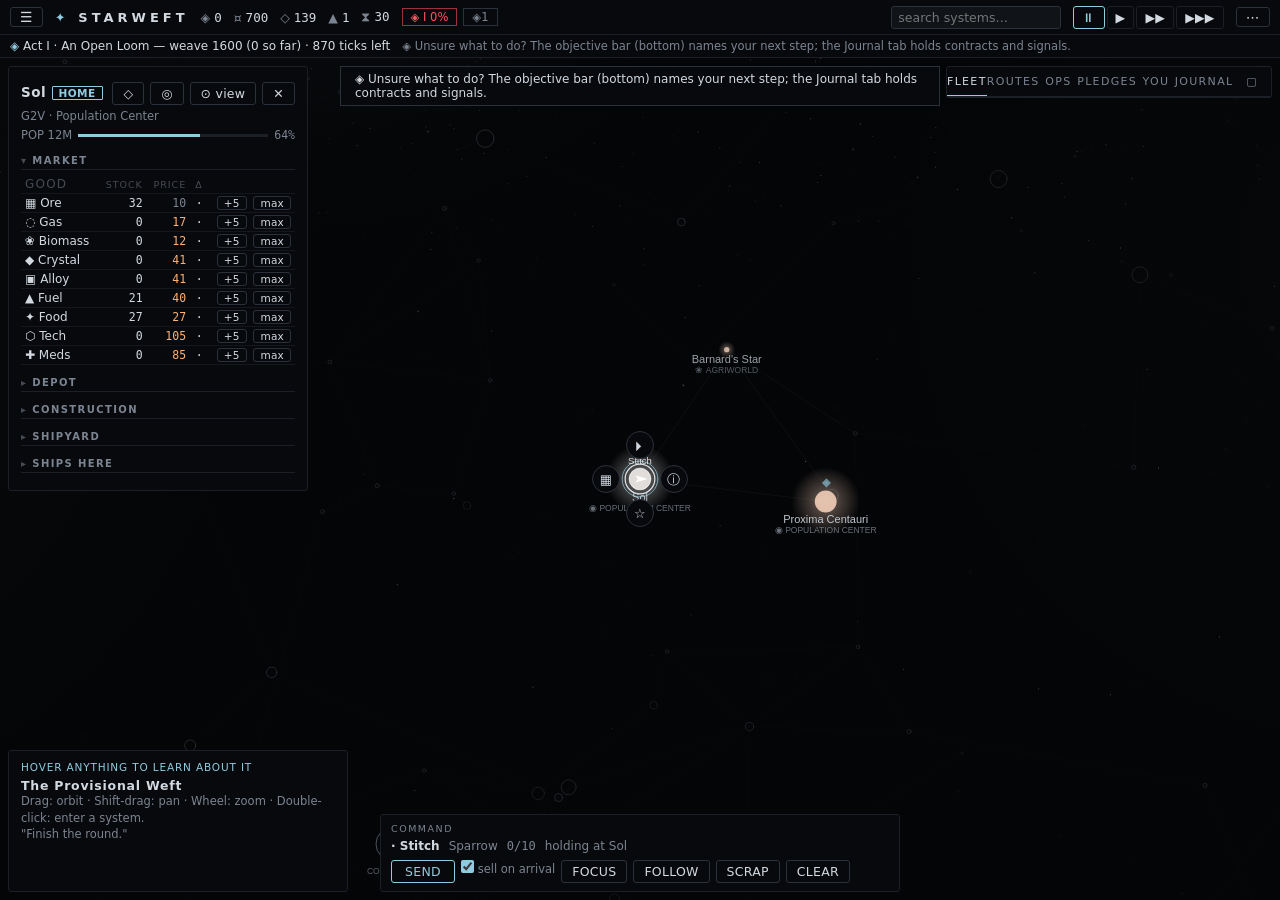
==== commit 934eae58: "F5: the orbital ring — selection becomes controls (REWEAVE §13.5) Selecting a system in galaxy view " ====
--- a/test/screenshot_harness.html
+++ b/test/screenshot_harness.html
@@ -49,6 +49,7 @@
   <canvas id="map"></canvas>
   <button id="btnBackGalaxy" class="hidden">← THE BUBBLE</button>
   <div id="sysPanel" class="panel hidden"></div>
+  <div id="ring" class="hidden"></div>
   <div id="dock" class="panel">
     <div id="dockTabs">
       <button data-tab="fleet" class="active">Fleet</button>
@@ -146,6 +147,15 @@
     SW.render.selectedSys = null;
     SW.render.cam.dist = 260; SW.render.cam.distTarget = 260;
   }
+  if (location.hash === '#ring') {
+    const st = G.state;
+    st.systems.filter(function (x) { return x.pop > 0 && x.id !== st.homeId; }).slice(0, 4).forEach(function (x) { x.discovered = true; });
+    SW.pledges.refreshBoard(st);
+    SW.render.selectedSys = st.homeId;
+    SW.render.selectedShip = st.ships.length ? st.ships[0].id : null;
+    SW.render.centerOn(st.homeId);
+    SW.render.cam.dist = 60; SW.render.cam.distTarget = 60;
+  }
   G.state.paused = true;
   SW.ui.refresh();
   if (location.hash === '#more') SW.ui.toggleMore(true);
--- a/style.css
+++ b/style.css
@@ -124,6 +124,20 @@
 }
 /* In system view the back button occupies the top-left; drop the panel below it. */
 #main.inSystem #sysPanel { top: 46px; max-height: calc(100% - 234px); }
+
+/* ---- orbital ring (REWEAVE §13.5): selection becomes controls, not a panel jump ---- */
+/* One wrapper positioned per frame (render.js post-render step) via
+   style.transform from R.screenPosOf; each button is laid out around it at a
+   fixed angle and self-centers, so only the wrapper moves every frame. */
+#ring { position: absolute; top: 0; left: 0; z-index: 16; pointer-events: none; }
+#ring button {
+  position: absolute; top: 0; left: 0;
+  width: 28px; height: 28px; border-radius: 50%; padding: 0;
+  display: flex; align-items: center; justify-content: center;
+  font-size: 13px; line-height: 1; pointer-events: auto;
+  background: var(--surface); border: 1px solid var(--line-bright); color: var(--ink);
+}
+#ring button:hover, #ring button:focus-visible { border-color: var(--accent); color: var(--accent); }
 #dock {
   position: absolute; top: 8px; right: 8px; width: 326px; max-height: calc(100% - 16px);
   display: flex; flex-direction: column; z-index: 20;
@@ -804,6 +818,7 @@
 @media (pointer: coarse) {
   button, .seg, .commChip, #dockTabs button, .frontBtn { min-height: 40px; }
   #speedCtrls button { min-width: 40px; min-height: 40px; }
+  #ring button { min-width: 40px; min-height: 40px; width: 40px; height: 40px; font-size: 15px; }
   select, input { min-height: 38px; }
   .row { gap: 8px; }
   /* the infobox is a hover explainer — there is no hover on touch */
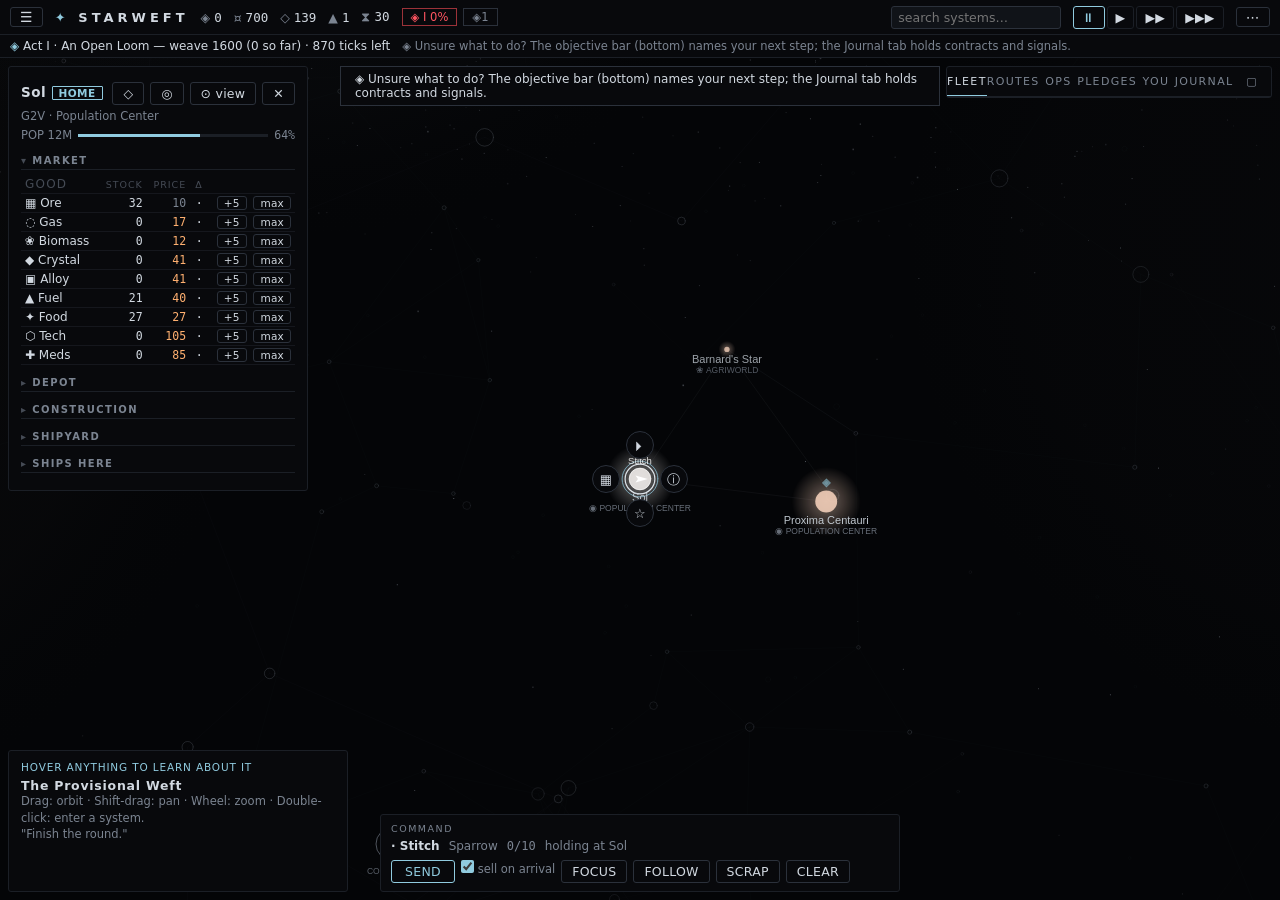
==== commit 47b17739: "F6: edge compass pings (REWEAVE §13.6) An off-screen beacon (a threat, a stranded ship, a hail, boar" ====
--- a/test/screenshot_harness.html
+++ b/test/screenshot_harness.html
@@ -156,6 +156,24 @@
     SW.render.centerOn(st.homeId);
     SW.render.cam.dist = 60; SW.render.cam.distTarget = 60;
   }
+  if (location.hash === '#compass') {
+    const st = G.state;
+    const home = st.systems[st.homeId];
+    let far = null, bestD = -1;
+    st.systems.forEach(function (sys) {
+      if (sys.id === st.homeId) return;
+      const d = SW.util.dist(home, sys);
+      if (d > bestD) { bestD = d; far = sys; }
+    });
+    far.discovered = true; far.scourge = 1; far.threatAt = st.tick + 100;
+    const dx = far.x - home.x, dy = far.y - home.y;
+    const yaw = Math.atan2(-dy, dx);
+    SW.render.centerOn(st.homeId);
+    SW.render.cam.yaw = yaw; SW.render.cam.yawTarget = yaw;
+    SW.render.cam.pitch = 0; SW.render.cam.pitchTarget = 0;
+    SW.render.cam.dist = 60; SW.render.cam.distTarget = 60;
+    SW.render.selectedSys = null;
+  }
   G.state.paused = true;
   SW.ui.refresh();
   if (location.hash === '#more') SW.ui.toggleMore(true);
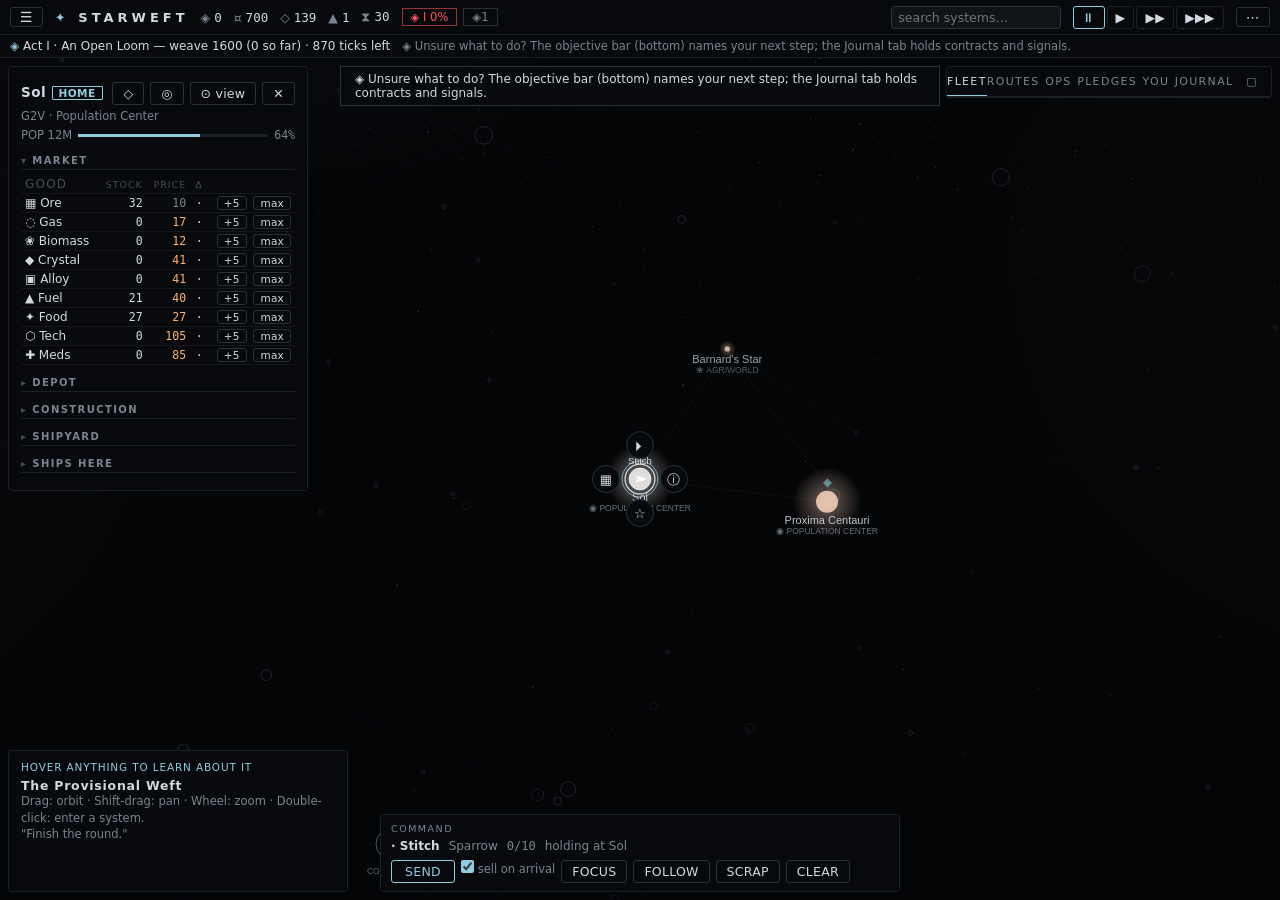
==== commit 603246b5: "F7: Guild board on the map — beacons + flyout (REWEAVE §13.7) Open pledge offers glow at their desti" ====
--- a/test/screenshot_harness.html
+++ b/test/screenshot_harness.html
@@ -50,6 +50,7 @@
   <button id="btnBackGalaxy" class="hidden">← THE BUBBLE</button>
   <div id="sysPanel" class="panel hidden"></div>
   <div id="ring" class="hidden"></div>
+  <div id="boardFlyout" class="panel hidden"></div>
   <div id="dock" class="panel">
     <div id="dockTabs">
       <button data-tab="fleet" class="active">Fleet</button>
@@ -156,6 +157,16 @@
     SW.render.centerOn(st.homeId);
     SW.render.cam.dist = 60; SW.render.cam.distTarget = 60;
   }
+  if (location.hash === '#flyout') {
+    const st = G.state;
+    st.systems.filter(function (x) { return x.pop > 0 && x.id !== st.homeId; }).slice(0, 4).forEach(function (x) { x.discovered = true; });
+    SW.pledges.refreshBoard(st);
+    const dest = st.board.length ? st.board[0].to : st.homeId;
+    SW.render.selectedSys = dest;
+    SW.render.centerOn(dest);
+    SW.render.cam.dist = 60; SW.render.cam.distTarget = 60;
+    SW.ui.openBoardFlyout(dest);
+  }
   if (location.hash === '#compass') {
     const st = G.state;
     const home = st.systems[st.homeId];
--- a/style.css
+++ b/style.css
@@ -138,6 +138,13 @@
   background: var(--surface); border: 1px solid var(--line-bright); color: var(--ink);
 }
 #ring button:hover, #ring button:focus-visible { border-color: var(--accent); color: var(--accent); }
+
+/* ---- Guild board flyout (REWEAVE §13.7): offers glow at their system, not a list ---- */
+#boardFlyout {
+  position: absolute; top: 0; left: 0; z-index: 17;
+  width: 250px; max-width: 72vw; padding: 10px 10px 6px;
+}
+#boardFlyout .listItem { margin-top: 6px; }
 #dock {
   position: absolute; top: 8px; right: 8px; width: 326px; max-height: calc(100% - 16px);
   display: flex; flex-direction: column; z-index: 20;
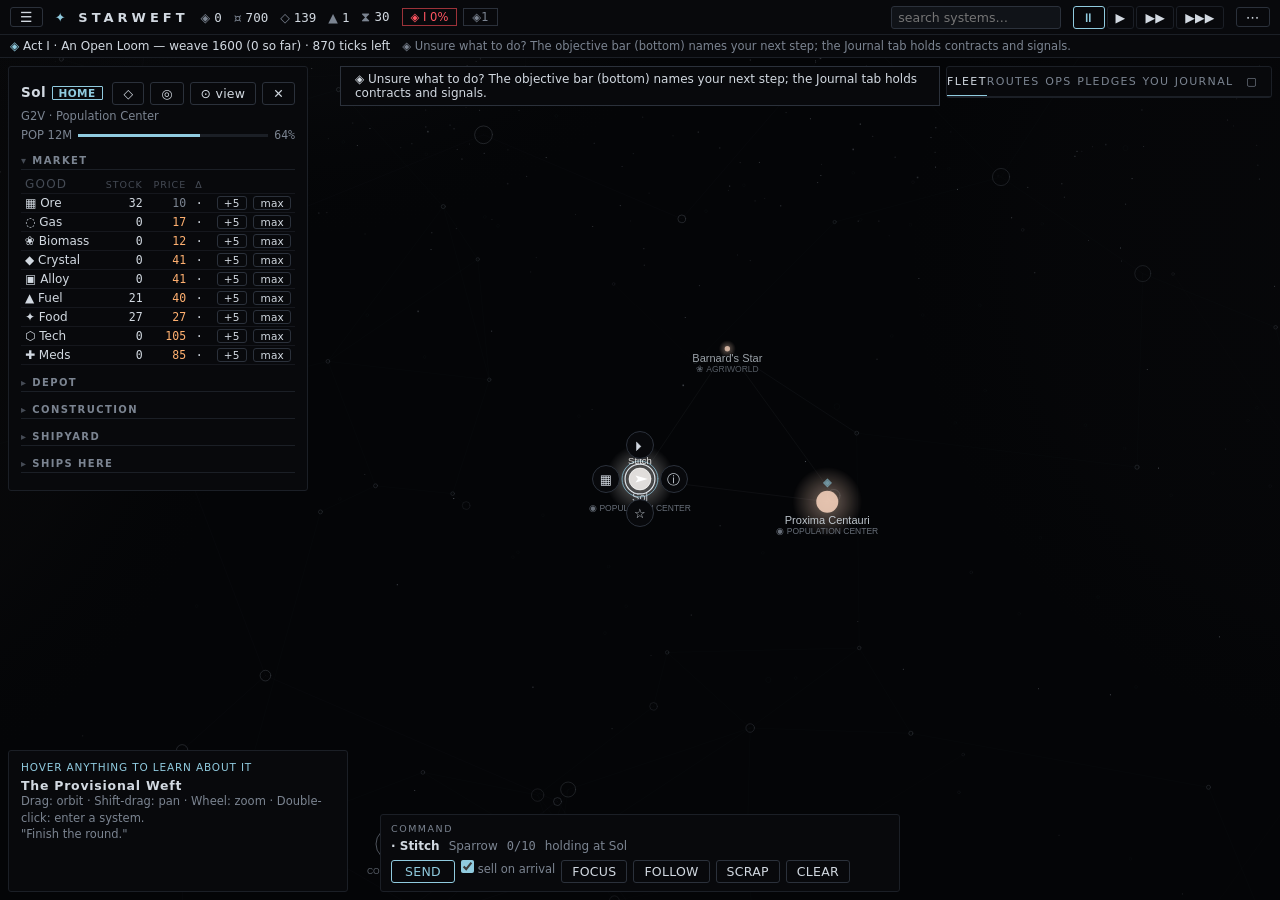
==== commit 6ecd5a83: "F8: mobile parity pass — two real bugs found and fixed (REWEAVE §13.9) A screenshot verification pas" ====
--- a/test/screenshot_harness.html
+++ b/test/screenshot_harness.html
@@ -134,6 +134,12 @@
   G.handlers.objective = function () {};
   SW.render.init(document.getElementById('map'));
   SW.ui.init();
+  // Headless Chrome via a plain --window-size can't flip matchMedia(pointer:
+  // coarse) (confirmed empirically — no CLI flag does it without full CDP
+  // device emulation), so #f8touch forces ui.isTouch() for a harness-only,
+  // visual-only verification of the touch-specific sys-panel default. Never
+  // ships — shipped code has no such override.
+  if (location.hash === '#f8touch') SW.ui.isTouch = function () { return true; };
   G.newGame({ seed: 'shot-f2', difficulty: 'standard', acts: true });
   SW.ui.afterLoad();
   SW.ui.hideModals();
@@ -185,6 +191,30 @@
     SW.render.cam.dist = 60; SW.render.cam.distTarget = 60;
     SW.render.selectedSys = null;
   }
+  if (location.hash === '#f8' || location.hash === '#f8touch') {
+    // F8 mobile-parity scene: ring (selected system + ship) + flyout (board
+    // offer at a second system) + edge compass (a far threat) all together
+    const st = G.state;
+    const home = st.systems[st.homeId];
+    st.systems.filter(function (x) { return x.pop > 0 && x.id !== st.homeId; }).slice(0, 4).forEach(function (x) { x.discovered = true; });
+    SW.pledges.refreshBoard(st);
+    let far = null, bestD = -1;
+    st.systems.forEach(function (sys) {
+      if (sys.id === st.homeId || sys.discovered) return;
+      const d = SW.util.dist(home, sys);
+      if (d > bestD) { bestD = d; far = sys; }
+    });
+    if (far) { far.discovered = true; far.scourge = 1; far.threatAt = st.tick + 100; }
+    const dx = far ? far.x - home.x : 1, dy = far ? far.y - home.y : 0;
+    const yaw = Math.atan2(-dy, dx);
+    SW.render.cam.yaw = yaw; SW.render.cam.yawTarget = yaw;
+    SW.render.cam.pitch = 0; SW.render.cam.pitchTarget = 0;
+    SW.render.selectedSys = st.homeId;
+    SW.render.selectedShip = st.ships.length ? st.ships[0].id : null;
+    SW.render.centerOn(st.homeId);
+    SW.render.cam.dist = 60; SW.render.cam.distTarget = 60;
+    if (st.board.length) SW.ui.openBoardFlyout(st.board[0].to);
+  }
   G.state.paused = true;
   SW.ui.refresh();
   if (location.hash === '#more') SW.ui.toggleMore(true);
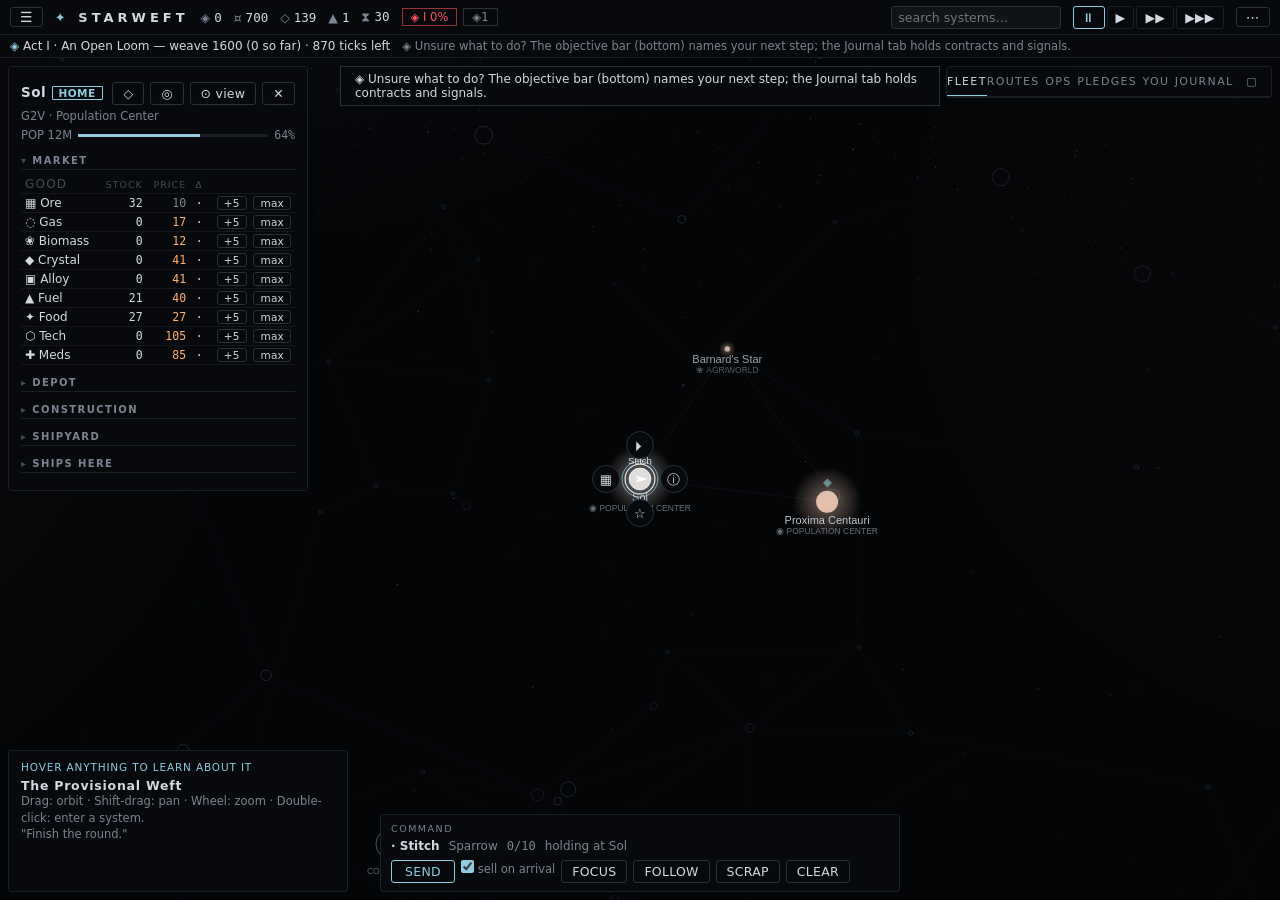
==== commit 65eef3a0: "R5: Founders v1 — the three unlock-zero founders + picker (REWEAVE §6) New js/founders.js (DOM-free)" ====
--- a/test/screenshot_harness.html
+++ b/test/screenshot_harness.html
@@ -106,6 +106,7 @@
 <script src="../js/tutorial.js"></script>
 <script src="../js/quests.js"></script>
 <script src="../js/civics.js"></script>
+<script src="../js/founders.js"></script>
 <script src="../js/pledges.js"></script>
 <script src="../js/acts.js"></script>
 <script src="../js/signals.js"></script>
@@ -218,6 +219,7 @@
   G.state.paused = true;
   SW.ui.refresh();
   if (location.hash === '#more') SW.ui.toggleMore(true);
+  if (location.hash === '#founders') SW.uiModals.showNewRun();
   G.startLoop();
 })();
 </script>
